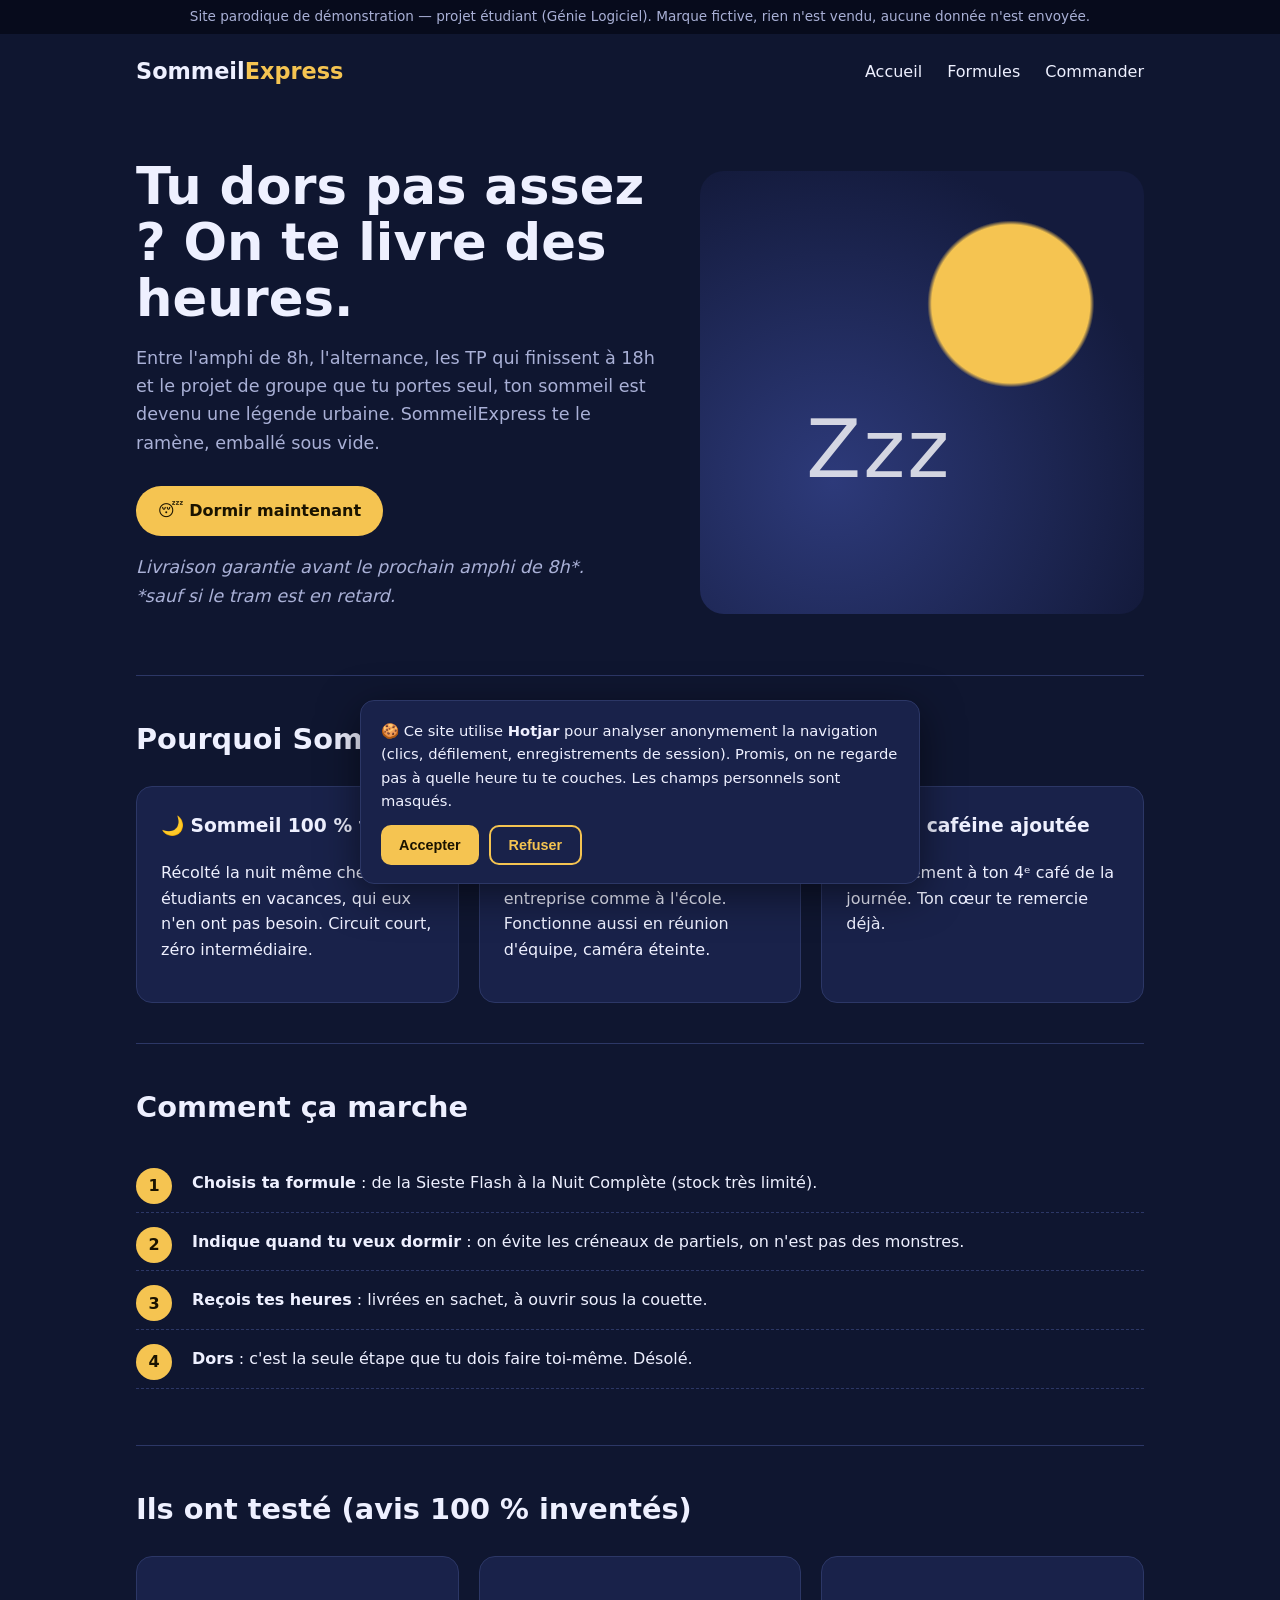
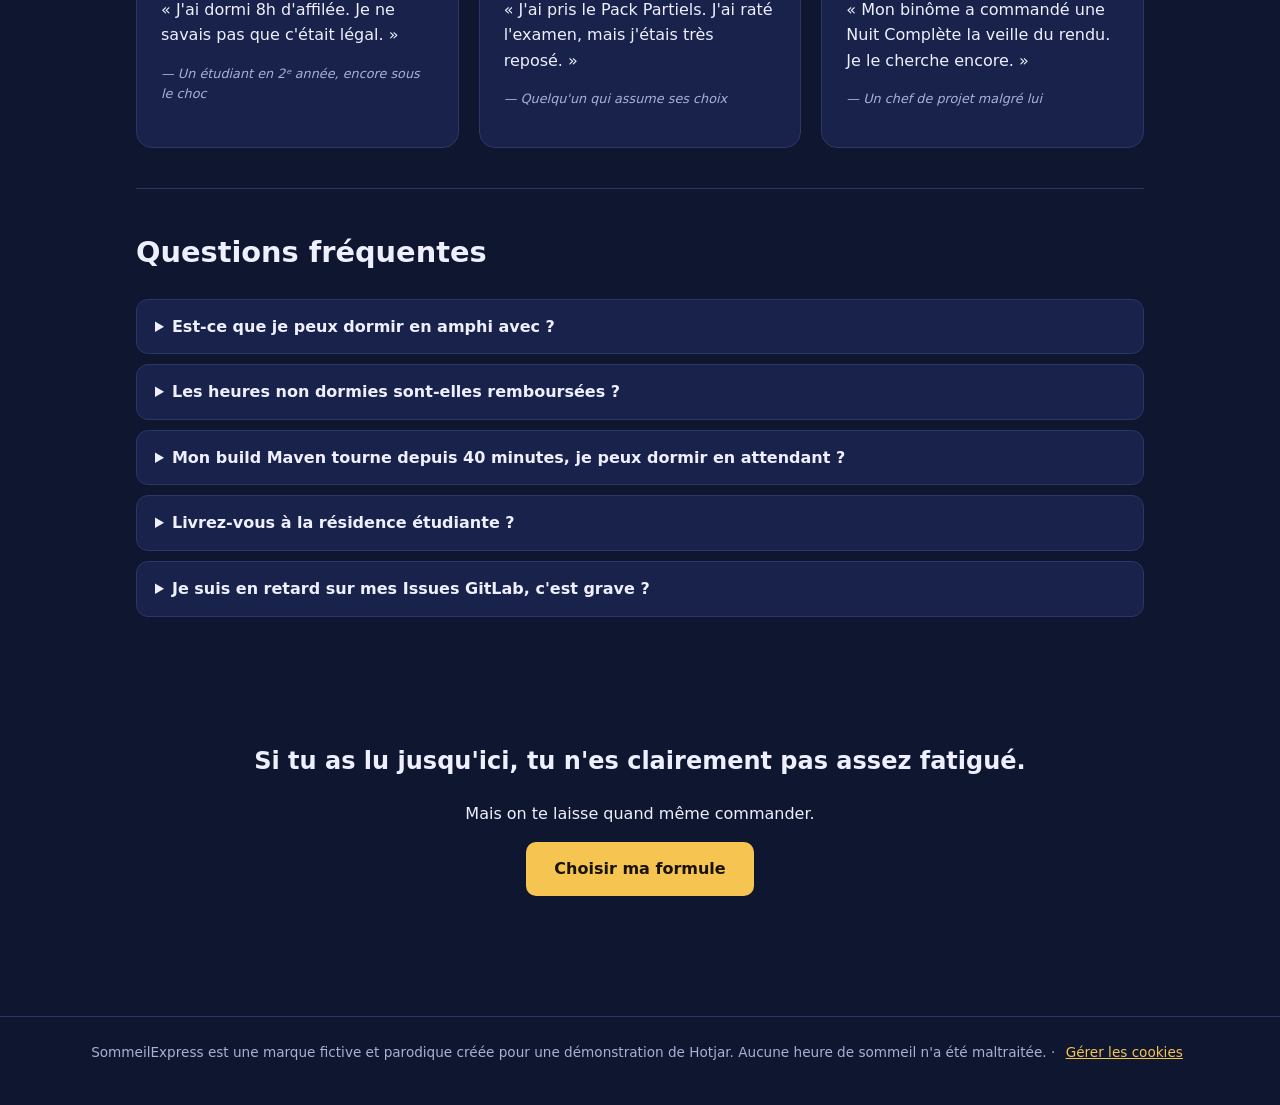
==== index.html @ 092d6923 "Add files via upload" ====
<!doctype html>
<html lang="fr">
<head>
  <meta charset="utf-8">
  <meta name="viewport" content="width=device-width, initial-scale=1">
  <title>SommeilExpress — on te livre des heures de sommeil</title>
  <link rel="stylesheet" href="style.css">
  <script src="app.js" defer></script>
</head>
<body>
  <div class="demo-banner">Site parodique de démonstration — projet étudiant (Génie Logiciel). Marque fictive, rien n'est vendu, aucune donnée n'est envoyée.</div>

  <header>
    <a class="logo" href="index.html">Sommeil<span>Express</span></a>
    <nav>
      <a href="index.html">Accueil</a>
      <a href="offres.html">Formules</a>
      <a href="inscription.html">Commander</a>
    </nav>
  </header>

  <main>
    <div class="hero">
      <div>
        <h1>Tu dors pas assez ? On te livre des heures.</h1>
        <p>Entre l'amphi de 8h, l'alternance, les TP qui finissent à 18h et le projet de groupe que tu portes seul, ton sommeil est devenu une légende urbaine. SommeilExpress te le ramène, emballé sous vide.</p>
        <!-- PIÈGE n°1 : ressemble à un bouton, mais aucun lien -->
        <div class="fake-badge" data-event="dead_click_badge">😴 Dormir maintenant</div>
        <p class="joke">Livraison garantie avant le prochain amphi de 8h*.<br>*sauf si le tram est en retard.</p>
      </div>
      <div class="hero-visual" aria-hidden="true"><span class="zzz">Zzz</span></div>
    </div>

    <section>
      <h2>Pourquoi SommeilExpress ?</h2>
      <div class="grid-3">
        <div class="card">
          <h3>🌙 Sommeil 100 % frais</h3>
          <p>Récolté la nuit même chez des étudiants en vacances, qui eux n'en ont pas besoin. Circuit court, zéro intermédiaire.</p>
        </div>
        <div class="card">
          <h3>⚡ Compatible alternance</h3>
          <p>Nos heures se consomment en entreprise comme à l'école. Fonctionne aussi en réunion d'équipe, caméra éteinte.</p>
        </div>
        <div class="card">
          <h3>☕ Sans caféine ajoutée</h3>
          <p>Contrairement à ton 4ᵉ café de la journée. Ton cœur te remercie déjà.</p>
        </div>
      </div>
    </section>

    <section>
      <h2>Comment ça marche</h2>
      <ol class="steps">
        <li><strong>Choisis ta formule</strong> : de la Sieste Flash à la Nuit Complète (stock très limité).</li>
        <li><strong>Indique quand tu veux dormir</strong> : on évite les créneaux de partiels, on n'est pas des monstres.</li>
        <li><strong>Reçois tes heures</strong> : livrées en sachet, à ouvrir sous la couette.</li>
        <li><strong>Dors</strong> : c'est la seule étape que tu dois faire toi-même. Désolé.</li>
      </ol>
    </section>

    <section>
      <h2>Ils ont testé (avis 100 % inventés)</h2>
      <div class="grid-3">
        <div class="card">
          <p>« J'ai dormi 8h d'affilée. Je ne savais pas que c'était légal. »</p>
          <p class="joke">— Un étudiant en 2ᵉ année, encore sous le choc</p>
        </div>
        <div class="card">
          <p>« J'ai pris le Pack Partiels. J'ai raté l'examen, mais j'étais très reposé. »</p>
          <p class="joke">— Quelqu'un qui assume ses choix</p>
        </div>
        <div class="card">
          <p>« Mon binôme a commandé une Nuit Complète la veille du rendu. Je le cherche encore. »</p>
          <p class="joke">— Un chef de projet malgré lui</p>
        </div>
      </div>
    </section>

    <section class="faq">
      <h2>Questions fréquentes</h2>
      <details><summary>Est-ce que je peux dormir en amphi avec ?</summary><p>Techniquement oui. Moralement, on te laisse voir avec ton prof.</p></details>
      <details><summary>Les heures non dormies sont-elles remboursées ?</summary><p>Non, mais elles sont reportées sur ta prochaine semaine de vacances (qui n'existe pas en alternance).</p></details>
      <details><summary>Mon build Maven tourne depuis 40 minutes, je peux dormir en attendant ?</summary><p>C'est exactement pour ça qu'on a créé la Sieste Flash.</p></details>
      <details><summary>Livrez-vous à la résidence étudiante ?</summary><p>Oui, mais le voisin qui joue de la guitare à 2h n'est pas inclus dans l'offre.</p></details>
      <details><summary>Je suis en retard sur mes Issues GitLab, c'est grave ?</summary><p>Dors d'abord. Elles seront toujours « status::doing » demain.</p></details>
    </section>

    <!-- PIÈGE n°2 : le seul vrai bouton d'action est tout en bas -->
    <div class="final-cta">
      <h2>Si tu as lu jusqu'ici, tu n'es clairement pas assez fatigué.</h2>
      <p>Mais on te laisse quand même commander.</p>
      <a class="btn" href="offres.html" data-event="cta_bottom_click">Choisir ma formule</a>
    </div>
  </main>

  <footer>
    SommeilExpress est une marque fictive et parodique créée pour une démonstration de Hotjar. Aucune heure de sommeil n'a été maltraitée.
    · <button id="consent-reset" type="button">Gérer les cookies</button>
  </footer>

  <div class="consent" id="consent" role="dialog" aria-label="Consentement">
    <p>🍪 Ce site utilise <strong>Hotjar</strong> pour analyser anonymement la navigation (clics, défilement, enregistrements de session). Promis, on ne regarde pas à quelle heure tu te couches. Les champs personnels sont masqués.</p>
    <div class="actions">
      <button class="btn" id="consent-yes" type="button">Accepter</button>
      <button class="btn secondary" id="consent-no" type="button">Refuser</button>
    </div>
  </div>
</body>
</html>
---- style.css ----
:root {
  --bg: #0f1630;
  --surface: #19224a;
  --ink: #eef0ff;
  --muted: #a9b0d6;
  --accent: #f5c451;
  --accent-dark: #e0a92a;
  --on-accent: #1a1300;
  --line: #2c3766;
  --ok: #7ee2a8;
  --err: #ff8a80;
}

* { box-sizing: border-box; }

body {
  margin: 0;
  font-family: system-ui, -apple-system, "Segoe UI", Roboto, sans-serif;
  background: var(--bg);
  color: var(--ink);
  line-height: 1.6;
}

a { color: var(--accent); }

.demo-banner {
  background: #070b1c;
  color: var(--muted);
  text-align: center;
  font-size: 0.85rem;
  padding: 6px 16px;
}

header {
  display: flex;
  align-items: center;
  justify-content: space-between;
  flex-wrap: wrap;
  gap: 12px;
  max-width: 1040px;
  margin: 0 auto;
  padding: 20px 16px;
}

.logo { font-weight: 800; font-size: 1.4rem; text-decoration: none; color: var(--ink); }
.logo span { color: var(--accent); }

nav a {
  margin-left: 20px;
  text-decoration: none;
  color: var(--ink);
  font-weight: 500;
}
nav a:hover { color: var(--accent); }

main { max-width: 1040px; margin: 0 auto; padding: 0 16px 64px; }

.hero {
  display: grid;
  grid-template-columns: 1.2fr 1fr;
  gap: 32px;
  align-items: center;
  padding: 48px 0;
}
.hero h1 { font-size: clamp(2rem, 5vw, 3.2rem); line-height: 1.1; margin: 0 0 16px; }
.hero p { color: var(--muted); font-size: 1.1rem; }

.hero-visual {
  aspect-ratio: 1;
  border-radius: 24px;
  background: radial-gradient(circle at 70% 30%, #f5c451 0 18%, transparent 19%), radial-gradient(circle at 30% 70%, #2d3a7a, #141b3d 75%);
  display: grid;
  place-items: center;
  color: #fff;
  font-size: 5rem;
}

/* PIÈGE n°1 : ressemble à un bouton, mais n'est pas cliquable */
.fake-badge {
  display: inline-block;
  margin-top: 12px;
  padding: 12px 22px;
  border-radius: 999px;
  background: var(--accent);
  color: var(--on-accent);
  font-weight: 700;
  cursor: pointer;
  user-select: none;
}

.btn {
  display: inline-block;
  padding: 14px 28px;
  border-radius: 10px;
  background: var(--accent);
  color: var(--on-accent);
  font-weight: 700;
  text-decoration: none;
  border: none;
  font-size: 1rem;
  cursor: pointer;
}
.btn:hover { background: var(--accent-dark); }
.btn.secondary { background: transparent; color: var(--accent); border: 2px solid var(--accent); }

section { padding: 40px 0; border-top: 1px solid var(--line); }
section h2 { font-size: 1.8rem; margin-top: 0; }

.grid-3 {
  display: grid;
  grid-template-columns: repeat(3, 1fr);
  gap: 20px;
}

.card {
  background: var(--surface);
  border: 1px solid var(--line);
  border-radius: 16px;
  padding: 24px;
}
.card h3 { margin-top: 0; }

.steps { counter-reset: step; list-style: none; padding: 0; }
.steps li {
  counter-increment: step;
  padding: 16px 0 16px 56px;
  position: relative;
  border-bottom: 1px dashed var(--line);
}
.steps li::before {
  content: counter(step);
  position: absolute;
  left: 0;
  top: 14px;
  width: 36px;
  height: 36px;
  border-radius: 50%;
  background: var(--accent);
  color: var(--on-accent);
  display: grid;
  place-items: center;
  font-weight: 700;
}

.faq details {
  background: var(--surface);
  border: 1px solid var(--line);
  border-radius: 12px;
  padding: 14px 18px;
  margin-bottom: 10px;
}
.faq summary { font-weight: 600; cursor: pointer; }

.final-cta { text-align: center; padding: 56px 0; }

/* Offres */
.plan { display: flex; flex-direction: column; gap: 8px; }
.plan .price { font-size: 2.2rem; font-weight: 800; }
.plan .price small { font-size: 1rem; font-weight: 400; color: var(--muted); }
.plan ul { padding-left: 18px; flex: 1; }
.plan.featured { border: 2px solid var(--accent); box-shadow: 0 8px 30px rgba(245, 196, 81, 0.18); }
.tag {
  align-self: flex-start;
  background: var(--accent);
  color: var(--on-accent);
  font-size: 0.75rem;
  font-weight: 700;
  padding: 3px 10px;
  border-radius: 999px;
}

/* PIÈGE n°4 : lien « Comparer » qui ne mène nulle part */
.compare-link { display: inline-block; margin-top: 24px; font-weight: 600; }

/* Formulaire */
form.signup { max-width: 640px; }
.field { margin-bottom: 16px; }
.field label { display: block; font-weight: 600; margin-bottom: 4px; }
.field input, .field select, .field textarea {
  width: 100%;
  padding: 10px 12px;
  border: 1px solid var(--line);
  border-radius: 8px;
  font: inherit;
  background: #0b1126;
  color: var(--ink);
}
.field .hint { font-size: 0.8rem; color: var(--muted); }
.field.error input { border-color: var(--err); }
.error-msg { color: var(--err); font-size: 0.85rem; display: none; }
.field.error .error-msg { display: block; }
.row-2 { display: grid; grid-template-columns: 1fr 1fr; gap: 16px; }

.success {
  display: none;
  background: rgba(126,226,168,0.12);
  border: 1px solid var(--ok);
  color: var(--ok);
  padding: 20px;
  border-radius: 12px;
  font-weight: 600;
}

/* Bandeau de consentement */
.consent {
  position: fixed;
  left: 16px;
  right: 16px;
  bottom: 16px;
  max-width: 560px;
  margin: 0 auto;
  background: var(--surface);
  border: 1px solid var(--line);
  border-radius: 14px;
  box-shadow: 0 10px 40px rgba(0, 0, 0, 0.5);
  padding: 18px 20px;
  z-index: 100;
  display: none;
}
.consent p { margin: 0 0 12px; font-size: 0.92rem; }
.consent .actions { display: flex; gap: 10px; flex-wrap: wrap; }
.consent .btn { padding: 10px 18px; font-size: 0.9rem; }

footer {
  text-align: center;
  color: var(--muted);
  font-size: 0.85rem;
  padding: 24px 16px 40px;
  border-top: 1px solid var(--line);
}
footer button {
  background: none;
  border: none;
  color: var(--accent);
  text-decoration: underline;
  cursor: pointer;
  font: inherit;
}

@media (max-width: 760px) {
  .hero, .grid-3, .row-2 { grid-template-columns: 1fr; }
  .hero-visual { max-width: 240px; font-size: 3.5rem; }
  nav a { margin-left: 12px; }
}

.joke { font-size: 0.8rem; color: var(--muted); font-style: italic; }
.zzz { letter-spacing: 2px; opacity: .8; transform: translate(-30%, 45%); }
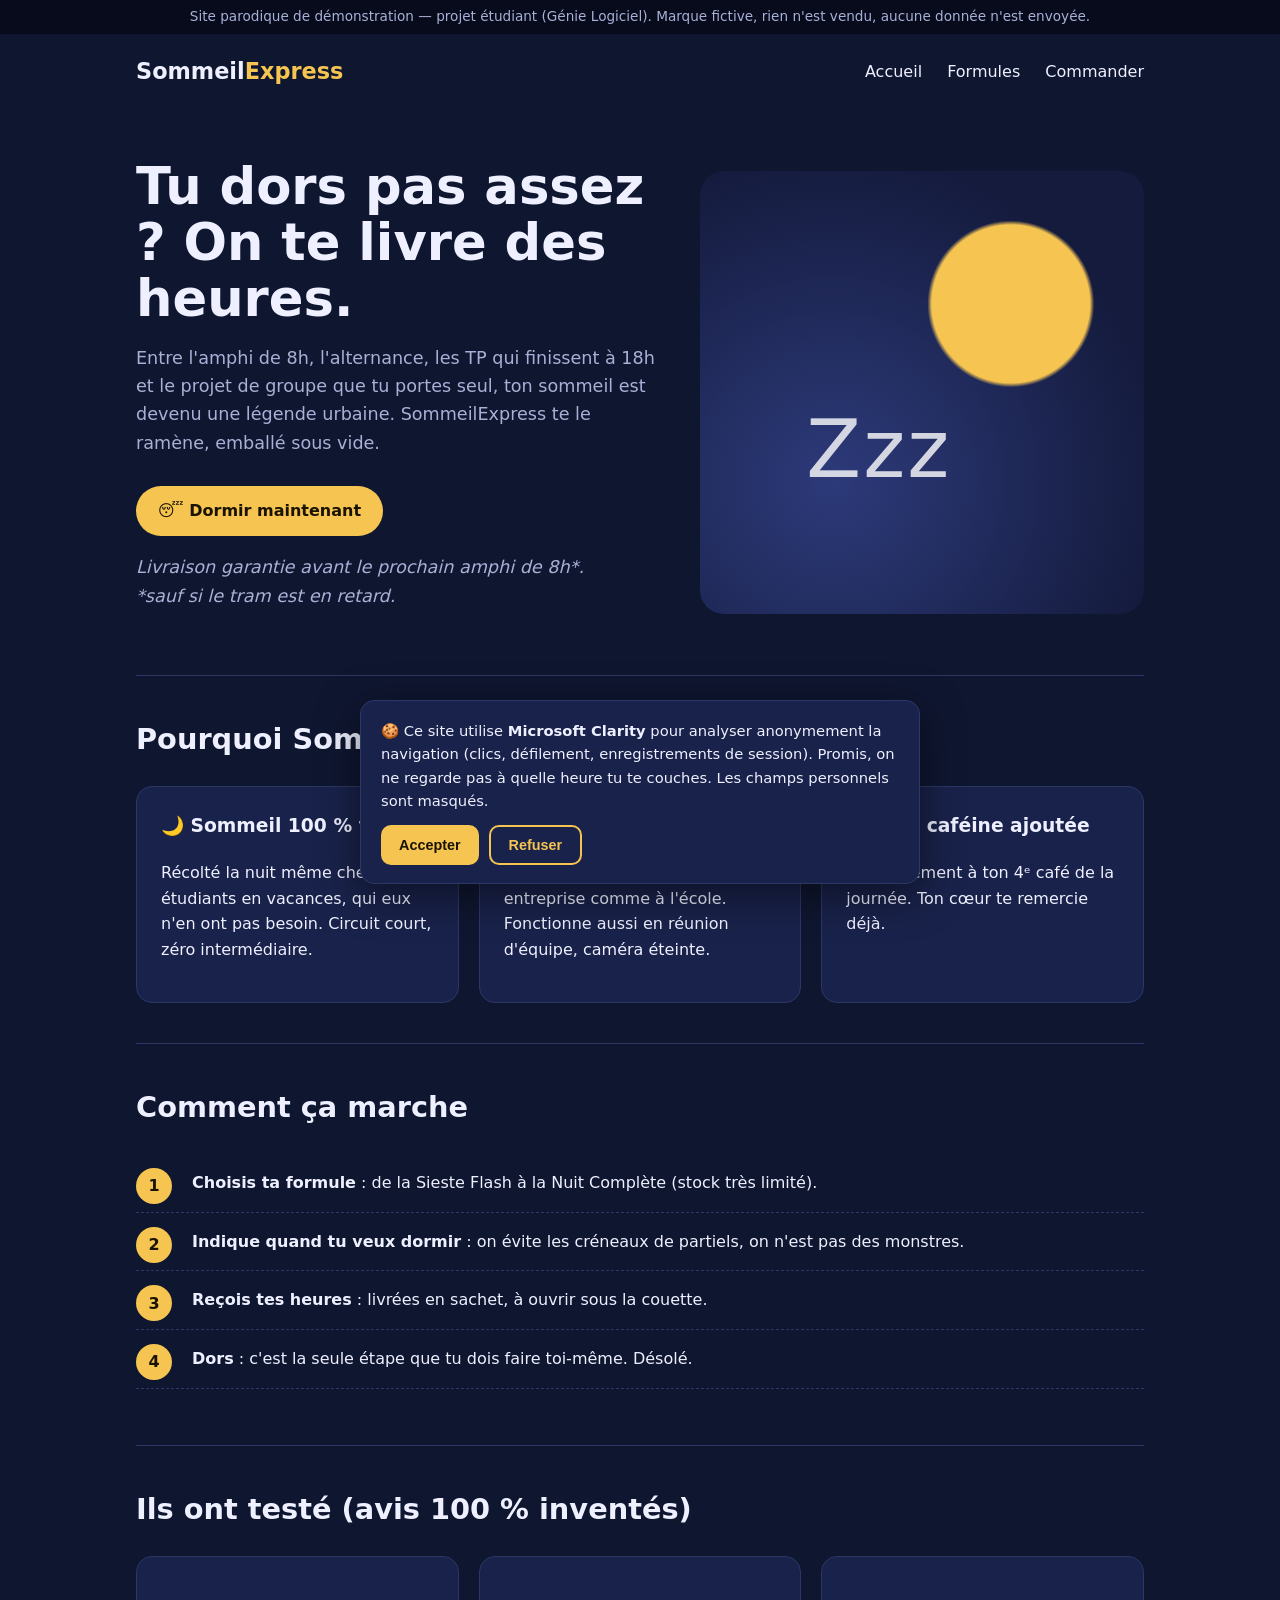
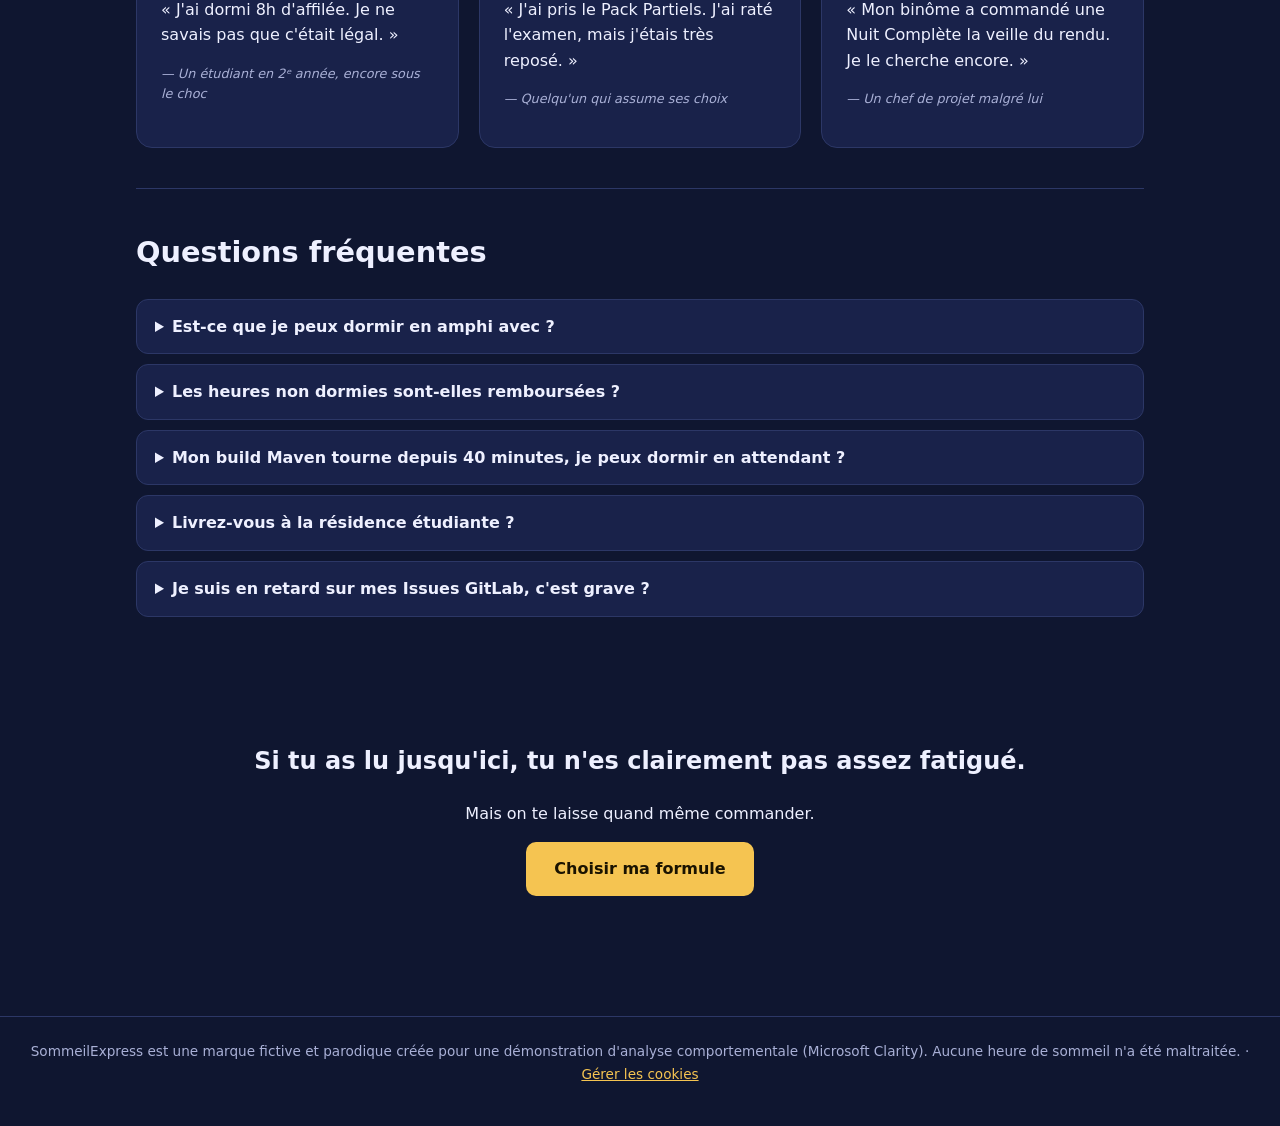
==== commit 24c118c9: "Remplace Hotjar/Contentsquare par Microsoft Clarity" ====
--- a/index.html
+++ b/index.html
@@ -95,12 +95,12 @@
   </main>
 
   <footer>
-    SommeilExpress est une marque fictive et parodique créée pour une démonstration de Hotjar. Aucune heure de sommeil n'a été maltraitée.
+    SommeilExpress est une marque fictive et parodique créée pour une démonstration d'analyse comportementale (Microsoft Clarity). Aucune heure de sommeil n'a été maltraitée.
     · <button id="consent-reset" type="button">Gérer les cookies</button>
   </footer>
 
   <div class="consent" id="consent" role="dialog" aria-label="Consentement">
-    <p>🍪 Ce site utilise <strong>Hotjar</strong> pour analyser anonymement la navigation (clics, défilement, enregistrements de session). Promis, on ne regarde pas à quelle heure tu te couches. Les champs personnels sont masqués.</p>
+    <p>🍪 Ce site utilise <strong>Microsoft Clarity</strong> pour analyser anonymement la navigation (clics, défilement, enregistrements de session). Promis, on ne regarde pas à quelle heure tu te couches. Les champs personnels sont masqués.</p>
     <div class="actions">
       <button class="btn" id="consent-yes" type="button">Accepter</button>
       <button class="btn secondary" id="consent-no" type="button">Refuser</button>
